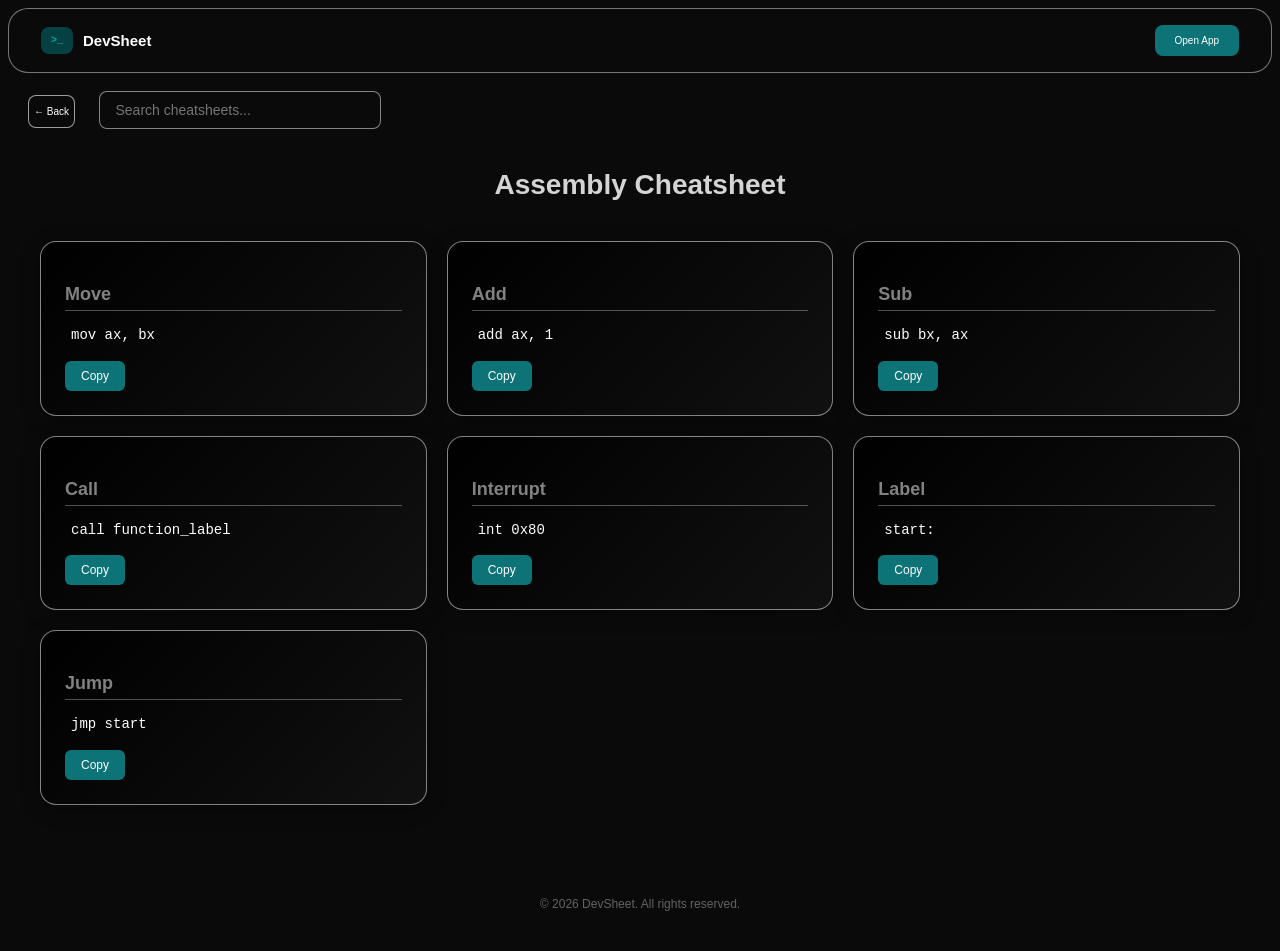
==== assembly.html @ d150d81a "Add all project files" ====
<!DOCTYPE html>
<html lang="en" dir="ltr"> 
<head>
  <meta charset="UTF-8">
  <meta name="viewport" content="width=device-width, initial-scale=1.0">
  <meta name="description" content="A cheatsheet for basic assembly instructions (x86 syntax)">
  <title>DevSheet - Assembly Cheatsheet</title>
  <link href="https://fonts.googleapis.com/css2?family=Cairo:wght@400;700&display=swap" rel="stylesheet">
  <link rel="stylesheet" href="https://cdnjs.cloudflare.com/ajax/libs/font-awesome/6.0.0-beta3/css/all.min.css">
  <link rel="stylesheet" href="python.css">
  <link rel="icon" href="download.png" type="image/png">
  <script src="node.js"></script>
</head>
<body>
    <header>
        
        
        <div class="logo">
            <div class="logo-icon" onclick="window.location.href='index.html'">&gt;_</div>
            <span class="logo-text" onclick="window.location.href='index.html'">DevSheet</span>
        </div><!--// sanding message warning when taping on the button that given by id openAppBtn-->
        
        <button class="open-btn" id="openAppBtn" onclick="openApp()">Open App</button>
    
    </header>
        <!--return back to the last page -->
        <button class="back-btn" onclick="goBack()">← Back</button>
        
        <!-- Search bar -->
        <input type="text" id="search-bar" placeholder="Search cheatsheets...">
        
        <h2>Assembly Cheatsheet</h2>
        
        <!--cards for the sheatsheet withe favorating and copy ability-->
        <div class="cards-container">
            <div class="card">
                <h3>Move</h3>
                <p><code>mov ax, bx</code></p>
                <button class="copy-btn" onclick="copyToClipboard('mov ax, bx')">Copy</button>
            </div>
            <div class="card">
                <h3>Add</h3>
                <p><code>add ax, 1</code></p>
                <button class="copy-btn" onclick="copyToClipboard('add ax, 1')">Copy</button>
            </div>
            <div class="card">
                <h3>Sub</h3>
                <p><code>sub bx, ax</code></p>
                <button class="copy-btn" onclick="copyToClipboard('sub bx, ax')">Copy</button>
            </div>
            <div class="card">
                <h3>Call</h3>
                <p><code>call function_label</code></p>
                <button class="copy-btn" onclick="copyToClipboard('call function_label')">Copy</button>
            </div>
            <div class="card">
                <h3>Interrupt</h3>
                <p><code>int 0x80</code></p>
                <button class="copy-btn" onclick="copyToClipboard('int 0x80')">Copy</button>
            </div>
            <div class="card">
                <h3>Label</h3>
                <p><code>start:</code></p>
                <button class="copy-btn" onclick="copyToClipboard('start:')">Copy</button>
            </div>
            <div class="card">
                <h3>Jump</h3>
                <p><code>jmp start</code></p>
                <button class="copy-btn" onclick="copyToClipboard('jmp start')">Copy</button>
            </div>
        </div>
        
    </body>
    <footer>
        <p>&copy; 2026 DevSheet. All rights reserved.</p> 
    </footer>
</html>
---- python.css ----
body {
  font-family: Arial, sans-serif;
  background-color: #0a0a0a;
  color: #ffffff;
}
/* making white border around header */
header {
  display: flex;
  justify-content: space-between;
  align-items: center;
  padding: 16px 32px;
  background-color: #0a0a0a;
  border: 1px solid rgb(225, 225, 225, 0.5);
  border-radius: 20px;
  margin-bottom: 2vh;
  
}

.logo {
  display: flex;
  align-items: center;
  gap: 10px;
  width: 10px;
  height: 10px;
  
}

.logo-icon {
  background-color: #007c807a;
  color: rgb(1, 166, 172);
  font-family: monospace;
  font-weight: bold;
  font-size: 10px;
  padding: 8px 10px;
  border-radius: 8px;
}
.logo img{

  width: 40px;
  height: 40px;
}

.logo-text {
  color: white;
  font-size: 15px;
  font-weight: bold;
}

.open-btn {
  background-color: #0d7377;
  color: white;
  border: none;
  padding: 10px 20px;
  border-radius: 8px;
  cursor: pointer;
  font-size: 10px;
  
}

/* returning to last page button */
.back-btn {

  border: 1px solid rgba(255, 255, 255, 0.603);
  background-color: #0a0a0a;
  color: white;
  padding: 10px 5px ;
  border-radius: 8px;
  cursor: pointer;
  font-size: 10px;
  margin-bottom: 10px;
  margin-left: 20px;
}

/* Search bar */
#search-bar {
  margin-left: 20px;
  margin-bottom: 20px;
  padding: 10px 15px;
  border: 1px solid rgba(255, 255, 255, 0.5);
  border-radius: 8px;
  background-color: #0a0a0a;
  color: white;
  font-size: 14px;
  width: 250px;
  outline: none;
  transition: border-color 0.3s ease;
}

#search-bar:focus {
  border-color: #0d7377;
}

h2 {
  color: #ffffff;
  font-size: 28px;
  text-align: center;
  margin: 20px 0;
  color: #d4d4d4;
}

/* Cards container */
.cards-container {
  display: grid;
  grid-template-columns: repeat(auto-fit, minmax(300px, 1fr));
  gap: 20px;
  padding: 20px;
  max-width: 1200px;
  margin: 0 auto;
}

/* Individual card */
.card {
  background: linear-gradient(135deg, #000000 0%, #111111 100%);
  border: 1px solid rgba(255, 255, 255, 0.5);
  border-radius: 16px;
  padding: 24px;
  transition: all 0.3s ease;
  box-shadow: 0 4px 20px rgba(0, 0, 0, 0.3);
  position: relative;
  overflow: hidden;
}

.card::before {
  content: '';
  position: absolute;
  top: 0;
  left: 0;
  right: 0;
  height: 2px;
  background: linear-gradient(90deg, #0d7377, #00a8ad);
  opacity: 0;
  transition: opacity 0.3s ease;
}

.card:hover {
  transform: translateY(-8px) scale(1.02);
  box-shadow: 0 12px 40px rgba(13, 115, 119, 0.4);
  border-color: #0d7377;
}

.card:hover::before {
  opacity: 1;
}

.card h3 {
  color: #ffffff81;
  font-size: 18px;
  margin-bottom: 10px;
  border-bottom: 1px solid rgba(255, 255, 255, 0.3);
  padding-bottom: 5px;
}

.card p {
  color: #ffffff;
  font-size: 14px;
  margin-bottom: 15px;
  line-height: 1.4;
}

.card code {
  background-color: #cccccc00;
  padding: 2px 6px;
  border-radius: 4px;
  font-family: 'Courier New', monospace;
  color: #ffffff;
}

/* Copy button */
.copy-btn {
  background-color: #0d7377;
  color: white;
  border: none;
  padding: 8px 16px;
  border-radius: 6px;
  cursor: pointer;
  font-size: 12px;
  transition: background-color 0.2s ease;
}

.copy-btn:hover {
  background-color: #0a5a5c;
}

/* Responsive design */
@media (max-width: 768px) {
  .cards-container {
    grid-template-columns: 1fr;
    padding: 10px;
  }
  
  .card {
    padding: 15px;
  }
  
  h2 {
    font-size: 24px;
  }
}



footer {
  text-align: center;
  padding: 20px;
  background-color: #0a0a0a;
  color: #636363;
  font-size: 12px;
  margin-top: 40px;
}
@keyframes fadeInUp {
    0% {
      opacity: 0;
      transform: translatey(20px);
    }
    100% {
      opacity: 1;
      transform: translatey(0);
    }
  }

@keyframes fadeIn {
  from { opacity: 0; }
  to { opacity: 1; }
}

@keyframes fadeOut {
  from { opacity: 1; }
  to { opacity: 0; }
}
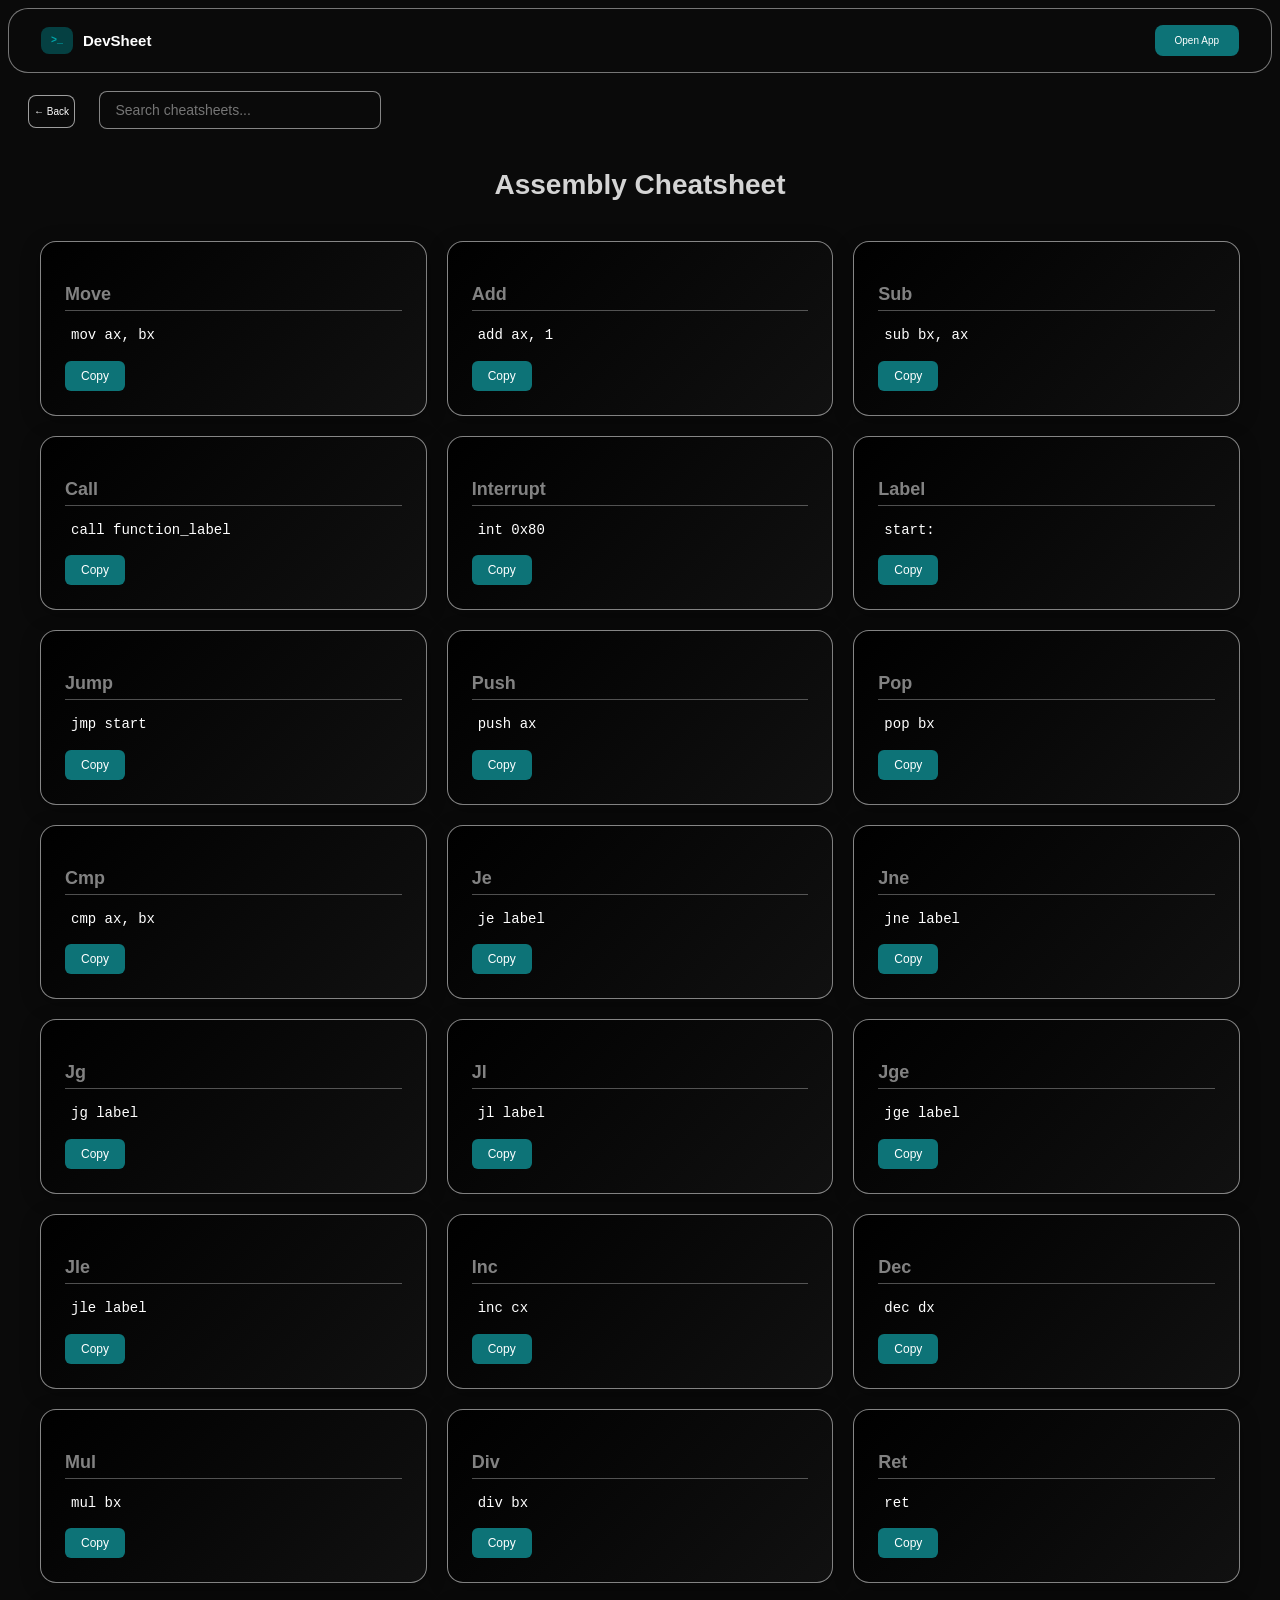
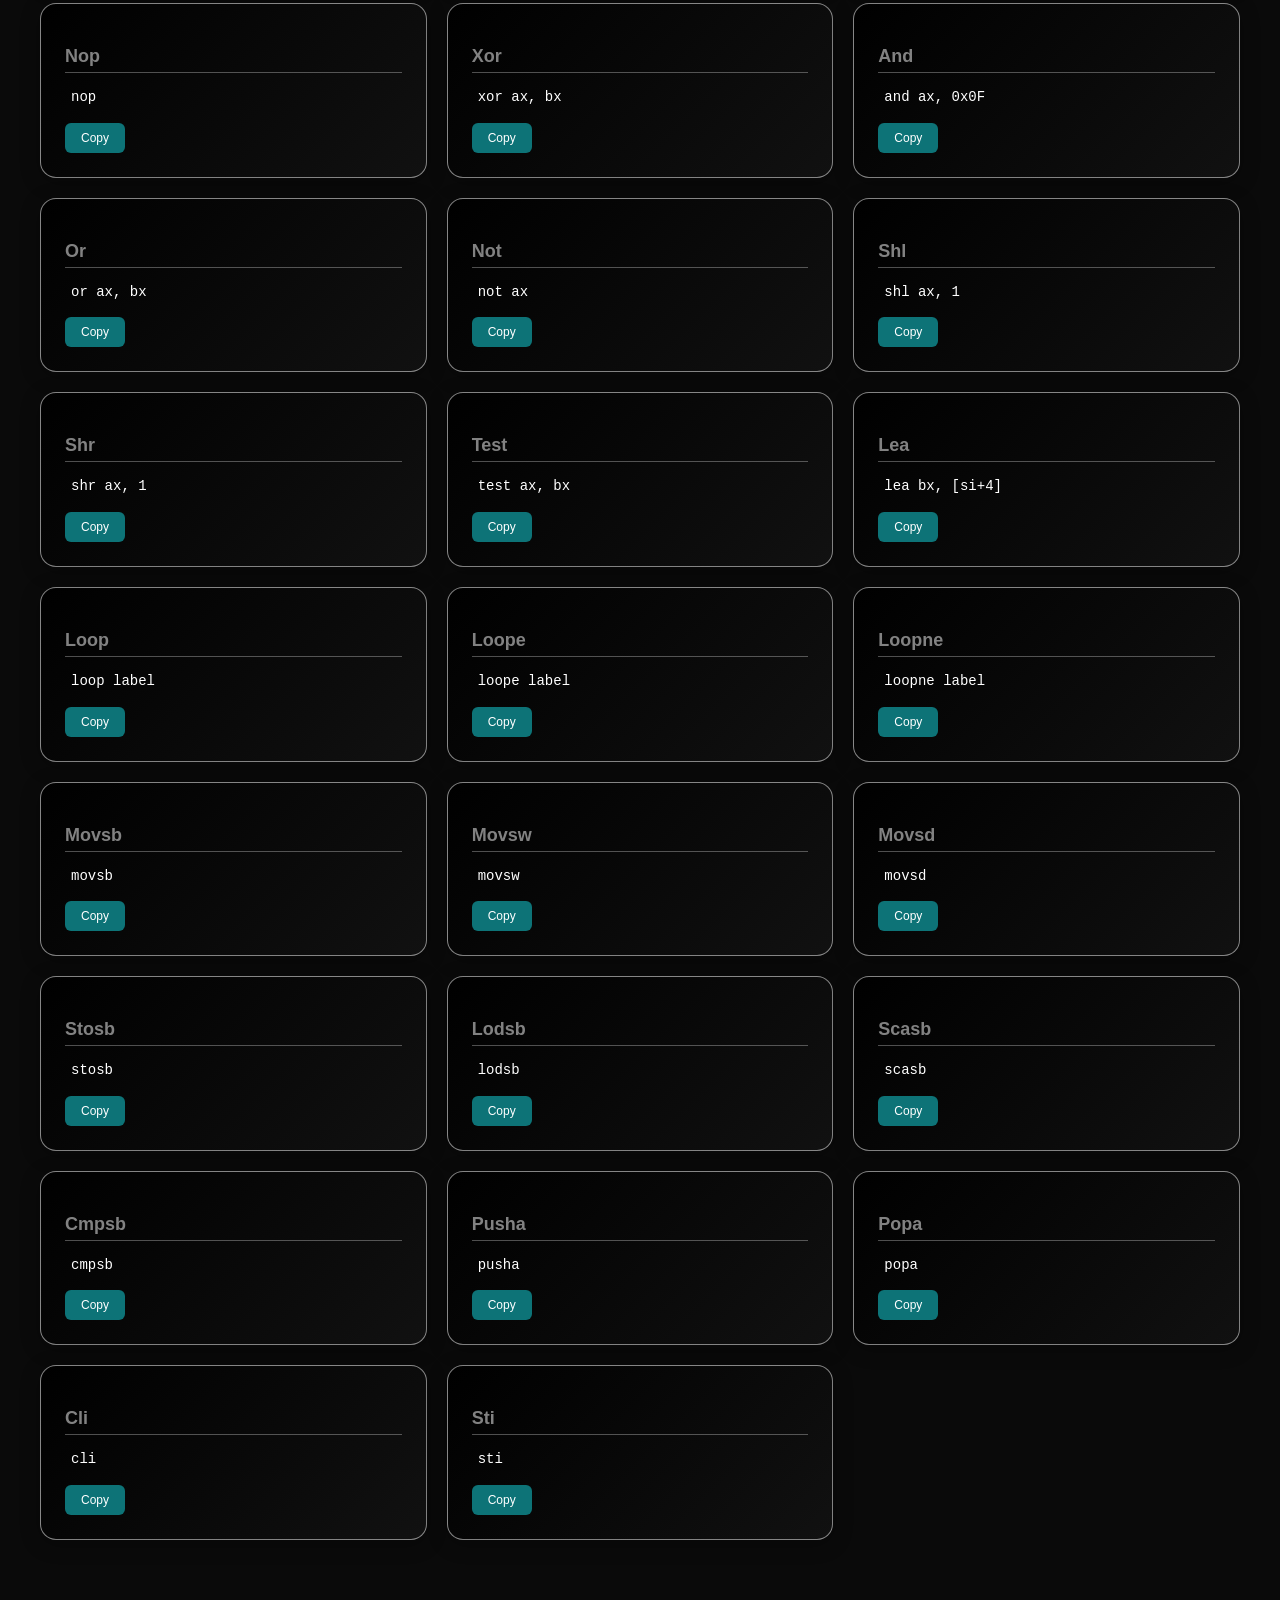
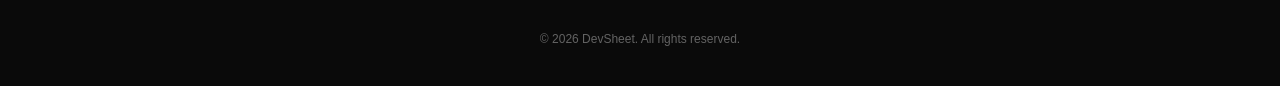
==== commit d794831f: "Add files via upload" ====
--- a/assembly.html
+++ b/assembly.html
@@ -68,6 +68,229 @@
                 <p><code>jmp start</code></p>
                 <button class="copy-btn" onclick="copyToClipboard('jmp start')">Copy</button>
             </div>
+            
+            <div class="card">
+                <h3>Push</h3>
+                <p><code>push ax</code></p>
+                <button class="copy-btn" onclick="copyToClipboard('push ax')">Copy</button>
+            </div>
+            
+            <div class="card">
+                <h3>Pop</h3>
+                <p><code>pop bx</code></p>
+                <button class="copy-btn" onclick="copyToClipboard('pop bx')">Copy</button>
+            </div>
+            
+            <div class="card">
+                <h3>Cmp</h3>
+                <p><code>cmp ax, bx</code></p>
+                <button class="copy-btn" onclick="copyToClipboard('cmp ax, bx')">Copy</button>
+            </div>
+            
+            <div class="card">
+                <h3>Je</h3>
+                <p><code>je label</code></p>
+                <button class="copy-btn" onclick="copyToClipboard('je label')">Copy</button>
+            </div>
+            
+            <div class="card">
+                <h3>Jne</h3>
+                <p><code>jne label</code></p>
+                <button class="copy-btn" onclick="copyToClipboard('jne label')">Copy</button>
+            </div>
+            
+            <div class="card">
+                <h3>Jg</h3>
+                <p><code>jg label</code></p>
+                <button class="copy-btn" onclick="copyToClipboard('jg label')">Copy</button>
+            </div>
+            
+            <div class="card">
+                <h3>Jl</h3>
+                <p><code>jl label</code></p>
+                <button class="copy-btn" onclick="copyToClipboard('jl label')">Copy</button>
+            </div>
+            
+            <div class="card">
+                <h3>Jge</h3>
+                <p><code>jge label</code></p>
+                <button class="copy-btn" onclick="copyToClipboard('jge label')">Copy</button>
+            </div>
+            
+            <div class="card">
+                <h3>Jle</h3>
+                <p><code>jle label</code></p>
+                <button class="copy-btn" onclick="copyToClipboard('jle label')">Copy</button>
+            </div>
+            
+            <div class="card">
+                <h3>Inc</h3>
+                <p><code>inc cx</code></p>
+                <button class="copy-btn" onclick="copyToClipboard('inc cx')">Copy</button>
+            </div>
+            
+            <div class="card">
+                <h3>Dec</h3>
+                <p><code>dec dx</code></p>
+                <button class="copy-btn" onclick="copyToClipboard('dec dx')">Copy</button>
+            </div>
+            
+            <div class="card">
+                <h3>Mul</h3>
+                <p><code>mul bx</code></p>
+                <button class="copy-btn" onclick="copyToClipboard('mul bx')">Copy</button>
+            </div>
+            
+            <div class="card">
+                <h3>Div</h3>
+                <p><code>div bx</code></p>
+                <button class="copy-btn" onclick="copyToClipboard('div bx')">Copy</button>
+            </div>
+            
+            <div class="card">
+                <h3>Ret</h3>
+                <p><code>ret</code></p>
+                <button class="copy-btn" onclick="copyToClipboard('ret')">Copy</button>
+            </div>
+            
+            <div class="card">
+                <h3>Nop</h3>
+                <p><code>nop</code></p>
+                <button class="copy-btn" onclick="copyToClipboard('nop')">Copy</button>
+            </div>
+            
+            <div class="card">
+                <h3>Xor</h3>
+                <p><code>xor ax, bx</code></p>
+                <button class="copy-btn" onclick="copyToClipboard('xor ax, bx')">Copy</button>
+            </div>
+            
+            <div class="card">
+                <h3>And</h3>
+                <p><code>and ax, 0x0F</code></p>
+                <button class="copy-btn" onclick="copyToClipboard('and ax, 0x0F')">Copy</button>
+            </div>
+            
+            <div class="card">
+                <h3>Or</h3>
+                <p><code>or ax, bx</code></p>
+                <button class="copy-btn" onclick="copyToClipboard('or ax, bx')">Copy</button>
+            </div>
+            
+            <div class="card">
+                <h3>Not</h3>
+                <p><code>not ax</code></p>
+                <button class="copy-btn" onclick="copyToClipboard('not ax')">Copy</button>
+            </div>
+            
+            <div class="card">
+                <h3>Shl</h3>
+                <p><code>shl ax, 1</code></p>
+                <button class="copy-btn" onclick="copyToClipboard('shl ax, 1')">Copy</button>
+            </div>
+            
+            <div class="card">
+                <h3>Shr</h3>
+                <p><code>shr ax, 1</code></p>
+                <button class="copy-btn" onclick="copyToClipboard('shr ax, 1')">Copy</button>
+            </div>
+            
+            <div class="card">
+                <h3>Test</h3>
+                <p><code>test ax, bx</code></p>
+                <button class="copy-btn" onclick="copyToClipboard('test ax, bx')">Copy</button>
+            </div>
+            
+            <div class="card">
+                <h3>Lea</h3>
+                <p><code>lea bx, [si+4]</code></p>
+                <button class="copy-btn" onclick="copyToClipboard('lea bx, [si+4]')">Copy</button>
+            </div>
+            
+            <div class="card">
+                <h3>Loop</h3>
+                <p><code>loop label</code></p>
+                <button class="copy-btn" onclick="copyToClipboard('loop label')">Copy</button>
+            </div>
+            
+            <div class="card">
+                <h3>Loope</h3>
+                <p><code>loope label</code></p>
+                <button class="copy-btn" onclick="copyToClipboard('loope label')">Copy</button>
+            </div>
+            
+            <div class="card">
+                <h3>Loopne</h3>
+                <p><code>loopne label</code></p>
+                <button class="copy-btn" onclick="copyToClipboard('loopne label')">Copy</button>
+            </div>
+            
+            <div class="card">
+                <h3>Movsb</h3>
+                <p><code>movsb</code></p>
+                <button class="copy-btn" onclick="copyToClipboard('movsb')">Copy</button>
+            </div>
+            
+            <div class="card">
+                <h3>Movsw</h3>
+                <p><code>movsw</code></p>
+                <button class="copy-btn" onclick="copyToClipboard('movsw')">Copy</button>
+            </div>
+            
+            <div class="card">
+                <h3>Movsd</h3>
+                <p><code>movsd</code></p>
+                <button class="copy-btn" onclick="copyToClipboard('movsd')">Copy</button>
+            </div>
+            
+            <div class="card">
+                <h3>Stosb</h3>
+                <p><code>stosb</code></p>
+                <button class="copy-btn" onclick="copyToClipboard('stosb')">Copy</button>
+            </div>
+            
+            <div class="card">
+                <h3>Lodsb</h3>
+                <p><code>lodsb</code></p>
+                <button class="copy-btn" onclick="copyToClipboard('lodsb')">Copy</button>
+            </div>
+            
+            <div class="card">
+                <h3>Scasb</h3>
+                <p><code>scasb</code></p>
+                <button class="copy-btn" onclick="copyToClipboard('scasb')">Copy</button>
+            </div>
+            
+            <div class="card">
+                <h3>Cmpsb</h3>
+                <p><code>cmpsb</code></p>
+                <button class="copy-btn" onclick="copyToClipboard('cmpsb')">Copy</button>
+            </div>
+            
+            <div class="card">
+                <h3>Pusha</h3>
+                <p><code>pusha</code></p>
+                <button class="copy-btn" onclick="copyToClipboard('pusha')">Copy</button>
+            </div>
+            
+            <div class="card">
+                <h3>Popa</h3>
+                <p><code>popa</code></p>
+                <button class="copy-btn" onclick="copyToClipboard('popa')">Copy</button>
+            </div>
+            
+            <div class="card">
+                <h3>Cli</h3>
+                <p><code>cli</code></p>
+                <button class="copy-btn" onclick="copyToClipboard('cli')">Copy</button>
+            </div>
+            
+            <div class="card">
+                <h3>Sti</h3>
+                <p><code>sti</code></p>
+                <button class="copy-btn" onclick="copyToClipboard('sti')">Copy</button>
+            </div>
+
         </div>
         
     </body>
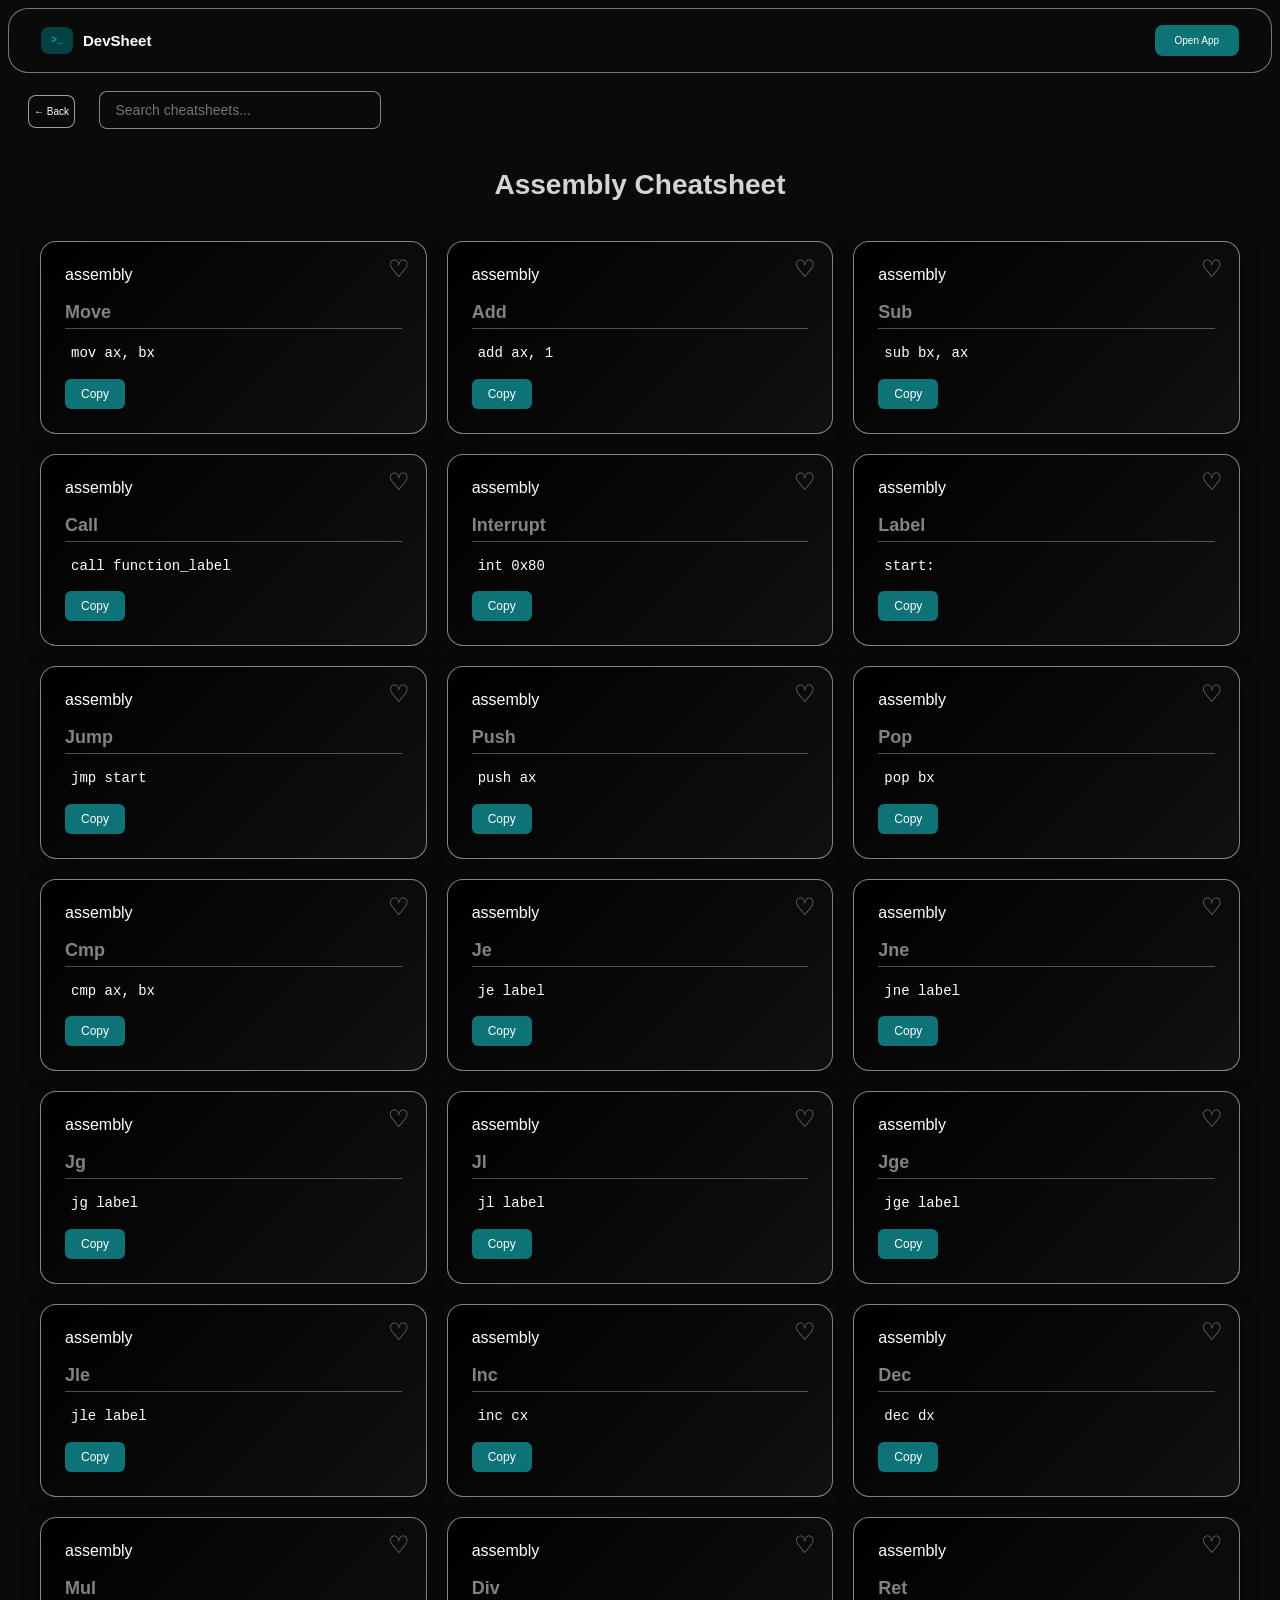
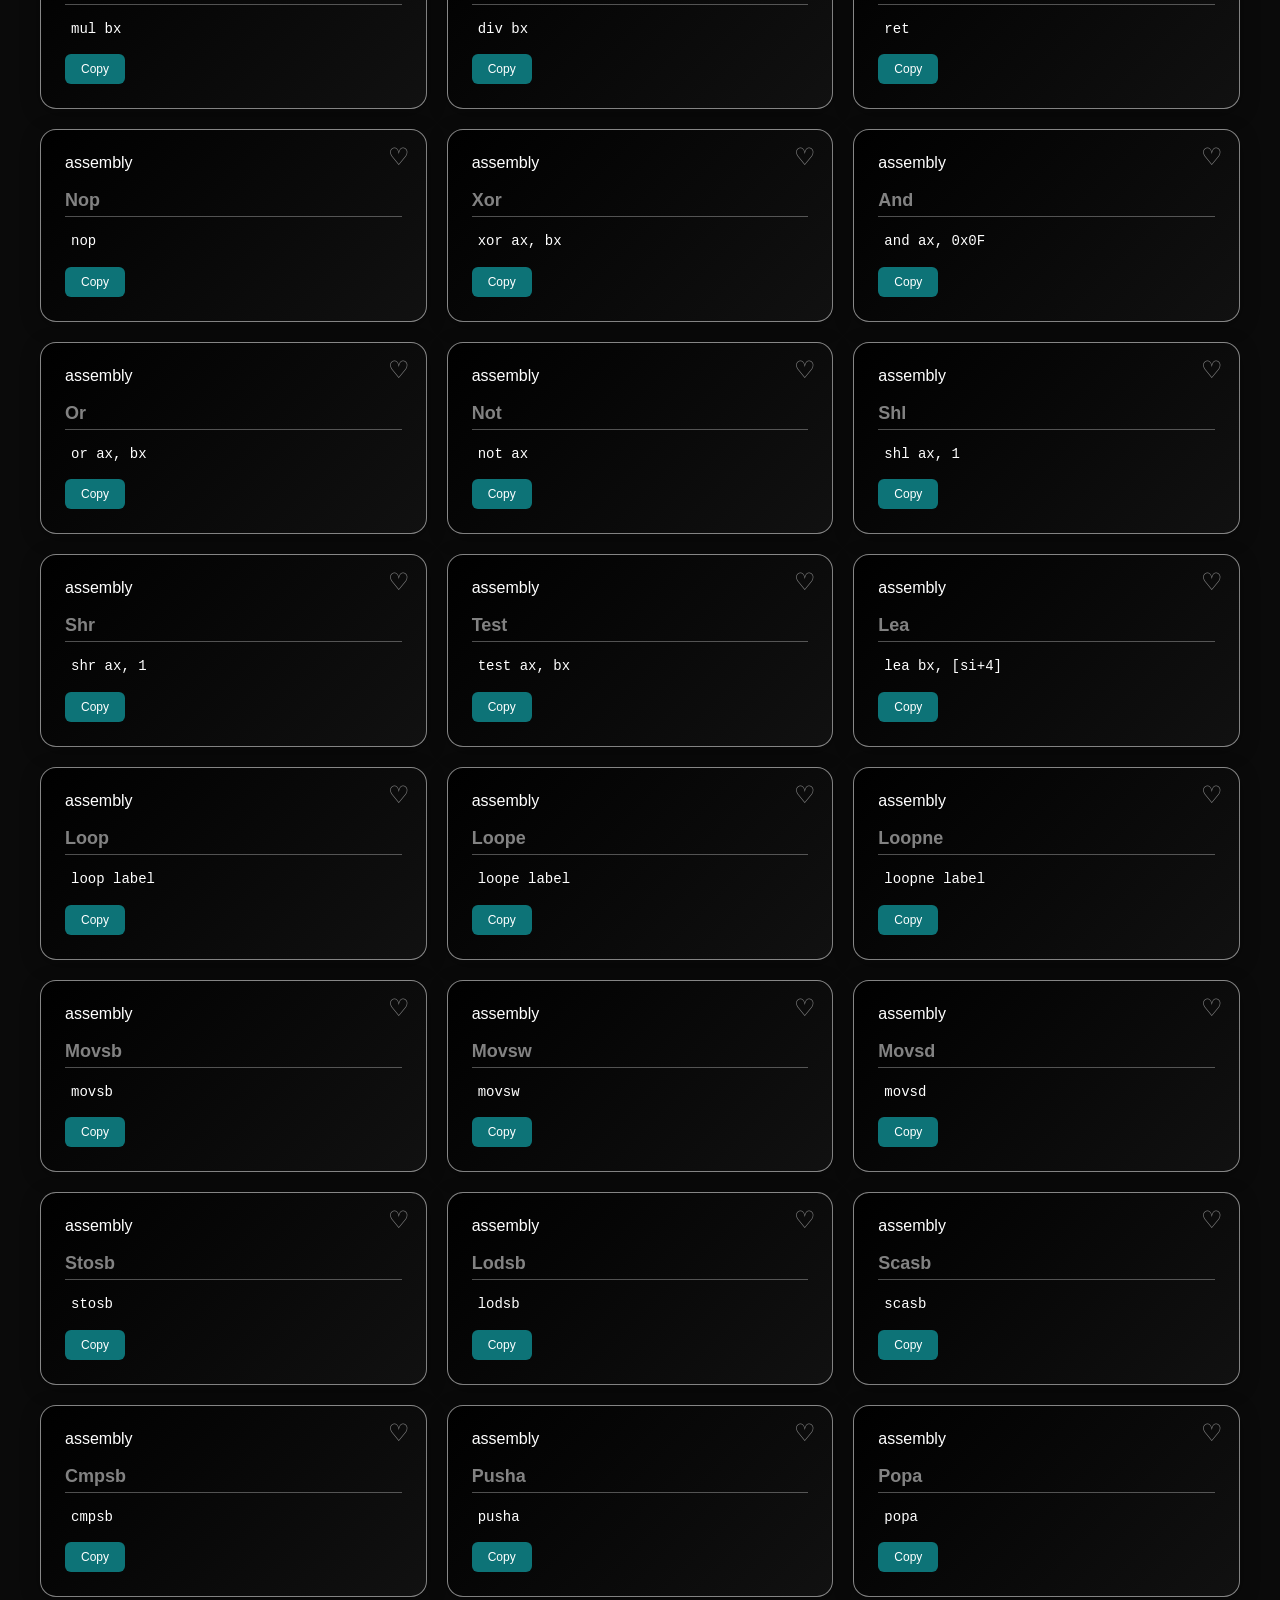
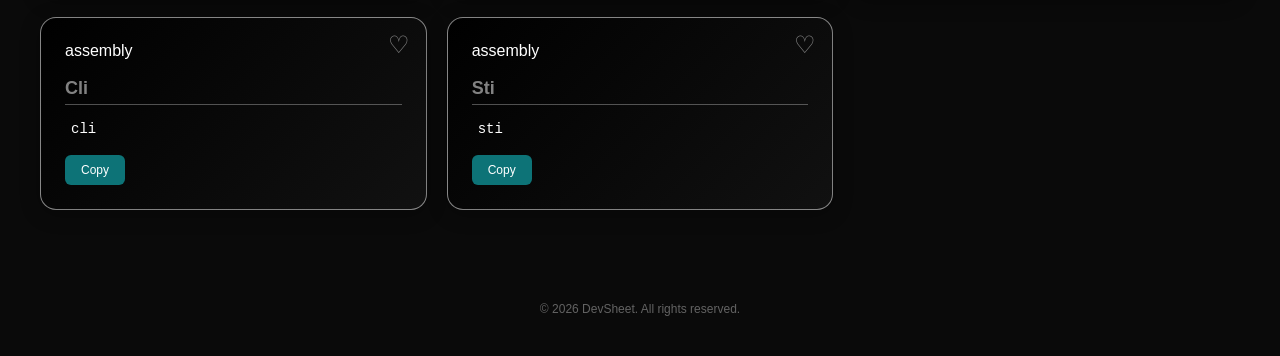
==== commit 214569ce: "Add files via upload" ====
--- a/assembly.html
+++ b/assembly.html
@@ -24,7 +24,7 @@
     
     </header>
         <!--return back to the last page -->
-        <button class="back-btn" onclick="goBack()">← Back</button>
+        <button class="back-btn" onclick="window.location.href='sheatsheet.html'">← Back</button>
         
         <!-- Search bar -->
         <input type="text" id="search-bar" placeholder="Search cheatsheets...">
--- a/python.css
+++ b/python.css
@@ -181,6 +181,33 @@
   background-color: #0a5a5c;
 }
 
+/* Favorite button */
+.favorite-btn {
+  position: absolute;
+  top: 12px;
+  right: 12px;
+  background-color: transparent;
+  color: #ffffff81;
+  border: none;
+  font-size: 24px;
+  cursor: pointer;
+  transition: color 0.3s ease;
+  padding: 0;
+  width: 30px;
+  height: 30px;
+  display: flex;
+  align-items: center;
+  justify-content: center;
+}
+
+.favorite-btn:hover {
+  color: #0d7377;
+}
+
+.favorite-btn.favorited {
+  color: #ff6b6b;
+}
+
 /* Responsive design */
 @media (max-width: 768px) {
   .cards-container {
